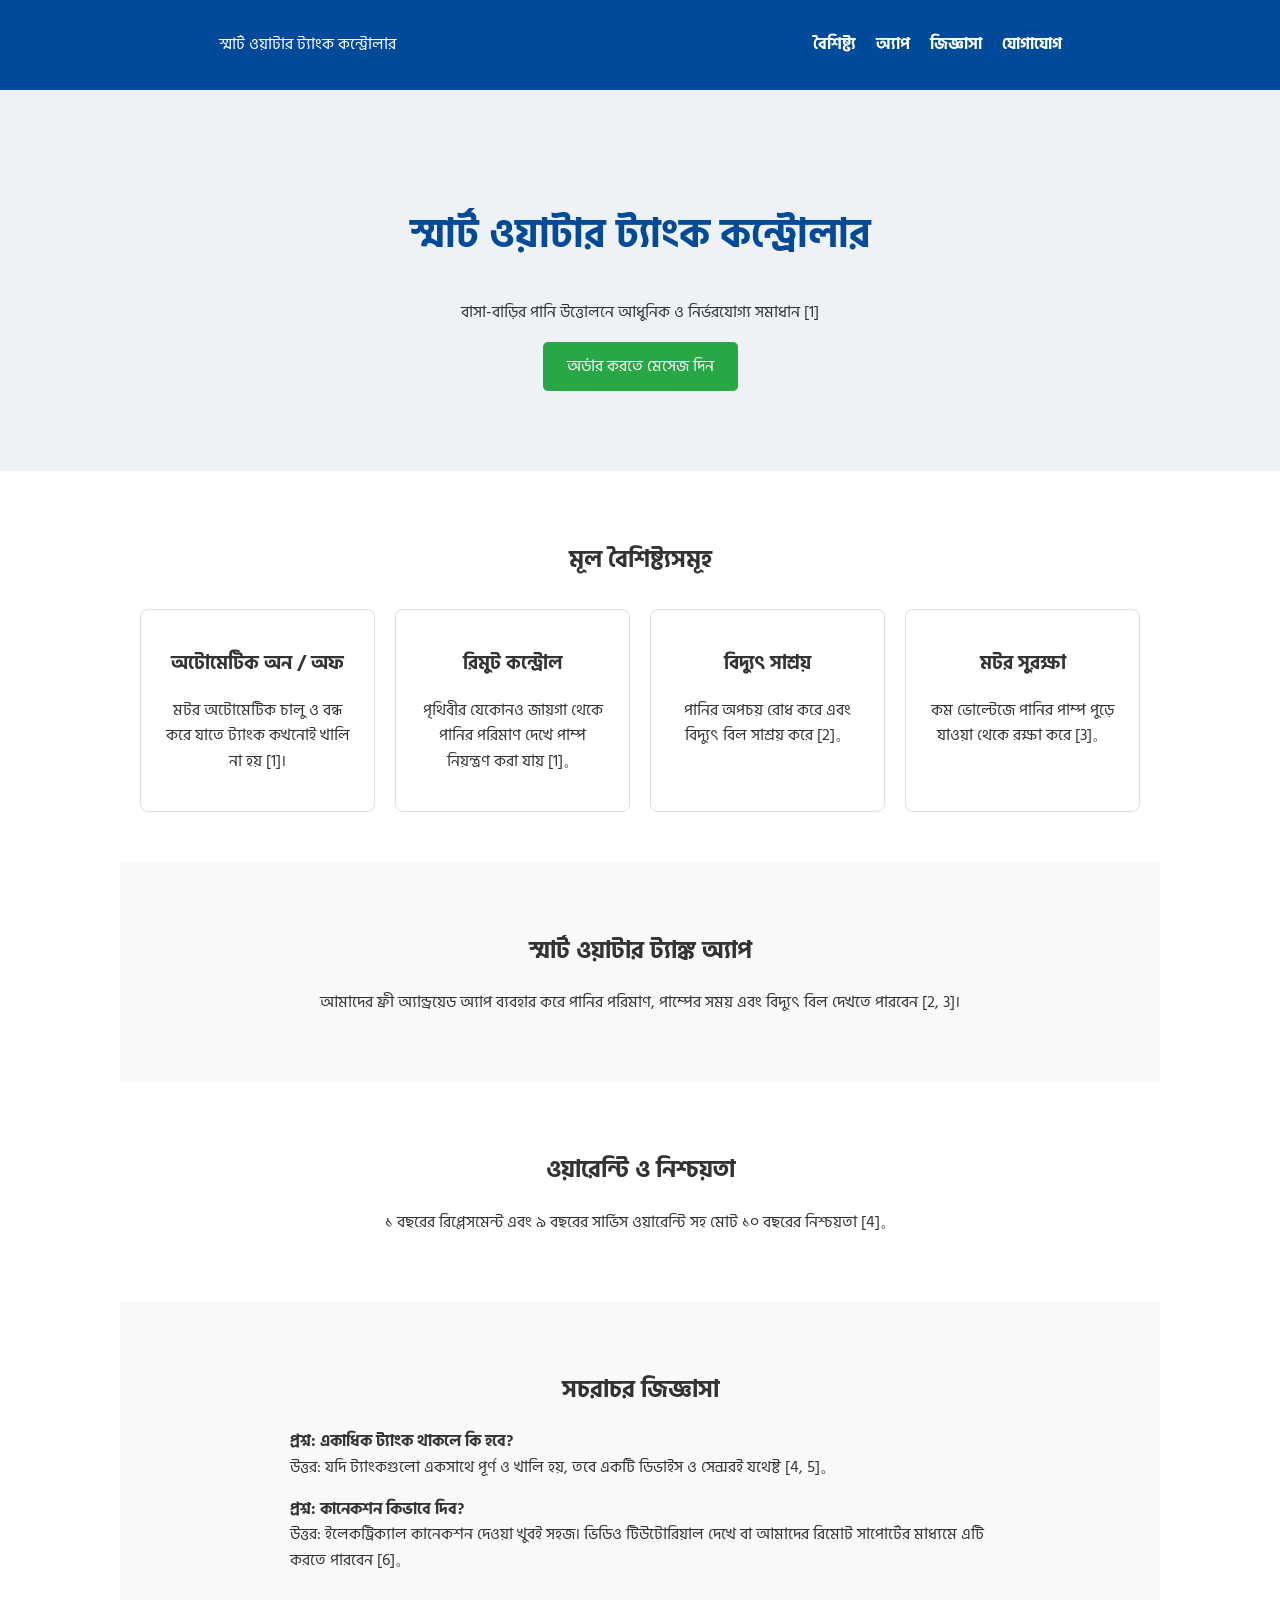
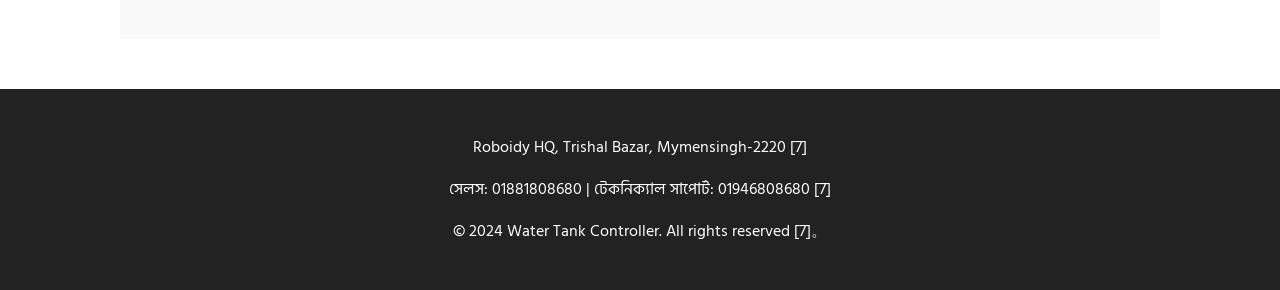
==== index.html @ 44c9f89a "Enhance index.html with styles and content updates Updated the HTML structure and content for better" ====
<!DOCTYPE html>
<html lang="bn">
<head>
    <meta charset="UTF-8">
    <meta name="viewport" content="width=device-width, initial-scale=1.0">
    <title>স্মার্ট ওয়াটার ট্যাংক কন্ট্রোলার</title>
    <!-- Google Fonts for Bengali -->
    <link href="https://fonts.googleapis.com/css2?family=Hind+Siliguri:wght@400;700&display=swap" rel="stylesheet">
    <style>
        body {
            font-family: 'Hind Siliguri', sans-serif;
            margin: 0;
            line-height: 1.6;
            color: #333;
        }
        header {
            background: #004a99;
            color: white;
            padding: 1rem 0;
            position: sticky;
            top: 0;
            z-index: 1000;
        }
        nav {
            display: flex;
            justify-content: space-around;
            align-items: center;
            max-width: 1200px;
            margin: auto;
        }
        nav ul {
            list-style: none;
            display: flex;
        }
        nav ul li { margin-left: 20px; }
        nav ul li a {
            color: white;
            text-decoration: none;
            font-weight: bold;
        }
        .hero {
            background: #eef2f7;
            text-align: center;
            padding: 80px 20px;
        }
        .hero h1 { font-size: 2.5rem; color: #004a99; }
        .section {
            max-width: 1000px;
            margin: auto;
            padding: 50px 20px;
            text-align: center;
        }
        .light-bg { background-color: #f9f9f9; }
        .grid {
            display: grid;
            grid-template-columns: repeat(auto-fit, minmax(200px, 1fr));
            gap: 20px;
            margin-top: 30px;
        }
        .card {
            padding: 20px;
            border: 1px solid #ddd;
            border-radius: 8px;
            background: white;
        }
        .btn {
            background: #28a745;
            color: white;
            padding: 12px 24px;
            border: none;
            border-radius: 5px;
            cursor: pointer;
            font-size: 1rem;
            text-decoration: none;
            display: inline-block;
        }
        footer {
            background: #222;
            color: white;
            text-align: center;
            padding: 30px 20px;
            margin-top: 50px;
        }
        .faq-box { text-align: left; max-width: 700px; margin: auto; }
    </style>
</head>
<body>
    <header>
        <nav>
            <div class="logo">স্মার্ট ওয়াটার ট্যাংক কন্ট্রোলার</div>
            <ul>
                <li><a href="#features">বৈশিষ্ট্য</a></li>
                <li><a href="#app">অ্যাপ</a></li>
                <li><a href="#faq">জিজ্ঞাসা</a></li>
                <li><a href="#contact">যোগাযোগ</a></li>
            </ul>
        </nav>
    </header>

    <section class="hero">
        <h1>স্মার্ট ওয়াটার ট্যাংক কন্ট্রোলার</h1>
        <p>বাসা-বাড়ির পানি উত্তোলনে আধুনিক ও নির্ভরযোগ্য সমাধান [1]</p>
        <a href="https://wa.me/8801881808680" class="btn">অর্ডার করতে মেসেজ দিন</a>
    </section>

    <section id="features" class="section">
        <h2>মূল বৈশিষ্ট্যসমূহ</h2>
        <div class="grid">
            <div class="card">
                <h3>অটোমেটিক অন / অফ</h3>
                <p>মটর অটোমেটিক চালু ও বন্ধ করে যাতে ট্যাংক কখনোই খালি না হয় [1]।</p>
            </div>
            <div class="card">
                <h3>রিমুট কন্ট্রোল</h3>
                <p>পৃথিবীর যেকোনও জায়গা থেকে পানির পরিমাণ দেখে পাম্প নিয়ন্ত্রণ করা যায় [1]。</p>
            </div>
            <div class="card">
                <h3>বিদ্যুৎ সাশ্রয়</h3>
                <p>পানির অপচয় রোধ করে এবং বিদ্যুৎ বিল সাশ্রয় করে [2]。</p>
            </div>
            <div class="card">
                <h3>মটর সুরক্ষা</h3>
                <p>কম ভোল্টেজে পানির পাম্প পুড়ে যাওয়া থেকে রক্ষা করে [3]。</p>
            </div>
        </div>
    </section>

    <section id="app" class="section light-bg">
        <h2>স্মার্ট ওয়াটার ট্যাঙ্ক অ্যাপ</h2>
        <p>আমাদের ফ্রী অ্যান্ড্রয়েড অ্যাপ ব্যবহার করে পানির পরিমাণ, পাম্পের সময় এবং বিদ্যুৎ বিল দেখতে পারবেন [2, 3]।</p>
    </section>

    <section id="warranty" class="section">
        <h2>ওয়ারেন্টি ও নিশ্চয়তা</h2>
        <p>১ বছরের রিপ্লেসমেন্ট এবং ৯ বছরের সার্ভিস ওয়ারেন্টি সহ মোট ১০ বছরের নিশ্চয়তা [4]。</p>
    </section>

    <section id="faq" class="section light-bg">
        <h2>সচরাচর জিজ্ঞাসা</h2>
        <div class="faq-box">
            <p><strong>প্রশ্ন: একাধিক ট্যাংক থাকলে কি হবে?</strong><br>
            উত্তর: যদি ট্যাংকগুলো একসাথে পূর্ণ ও খালি হয়, তবে একটি ডিভাইস ও সেন্সরই যথেষ্ট [4, 5]。</p>
            <p><strong>প্রশ্ন: কানেকশন কিভাবে দিব?</strong><br>
            উত্তর: ইলেকট্রিক্যাল কানেকশন দেওয়া খুবই সহজ। ভিডিও টিউটোরিয়াল দেখে বা আমাদের রিমোট সাপোর্টের মাধ্যমে এটি করতে পারবেন [6]。</p>
        </div>
    </section>

    <footer id="contact">
        <p>Roboidy HQ, Trishal Bazar, Mymensingh-2220 [7]</p>
        <p>সেলস: 01881808680 | টেকনিক্যাল সাপোর্ট: 01946808680 [7]</p>
        <p>&copy; 2024 Water Tank Controller. All rights reserved [7]。</p>
    </footer>
</body>
</html>
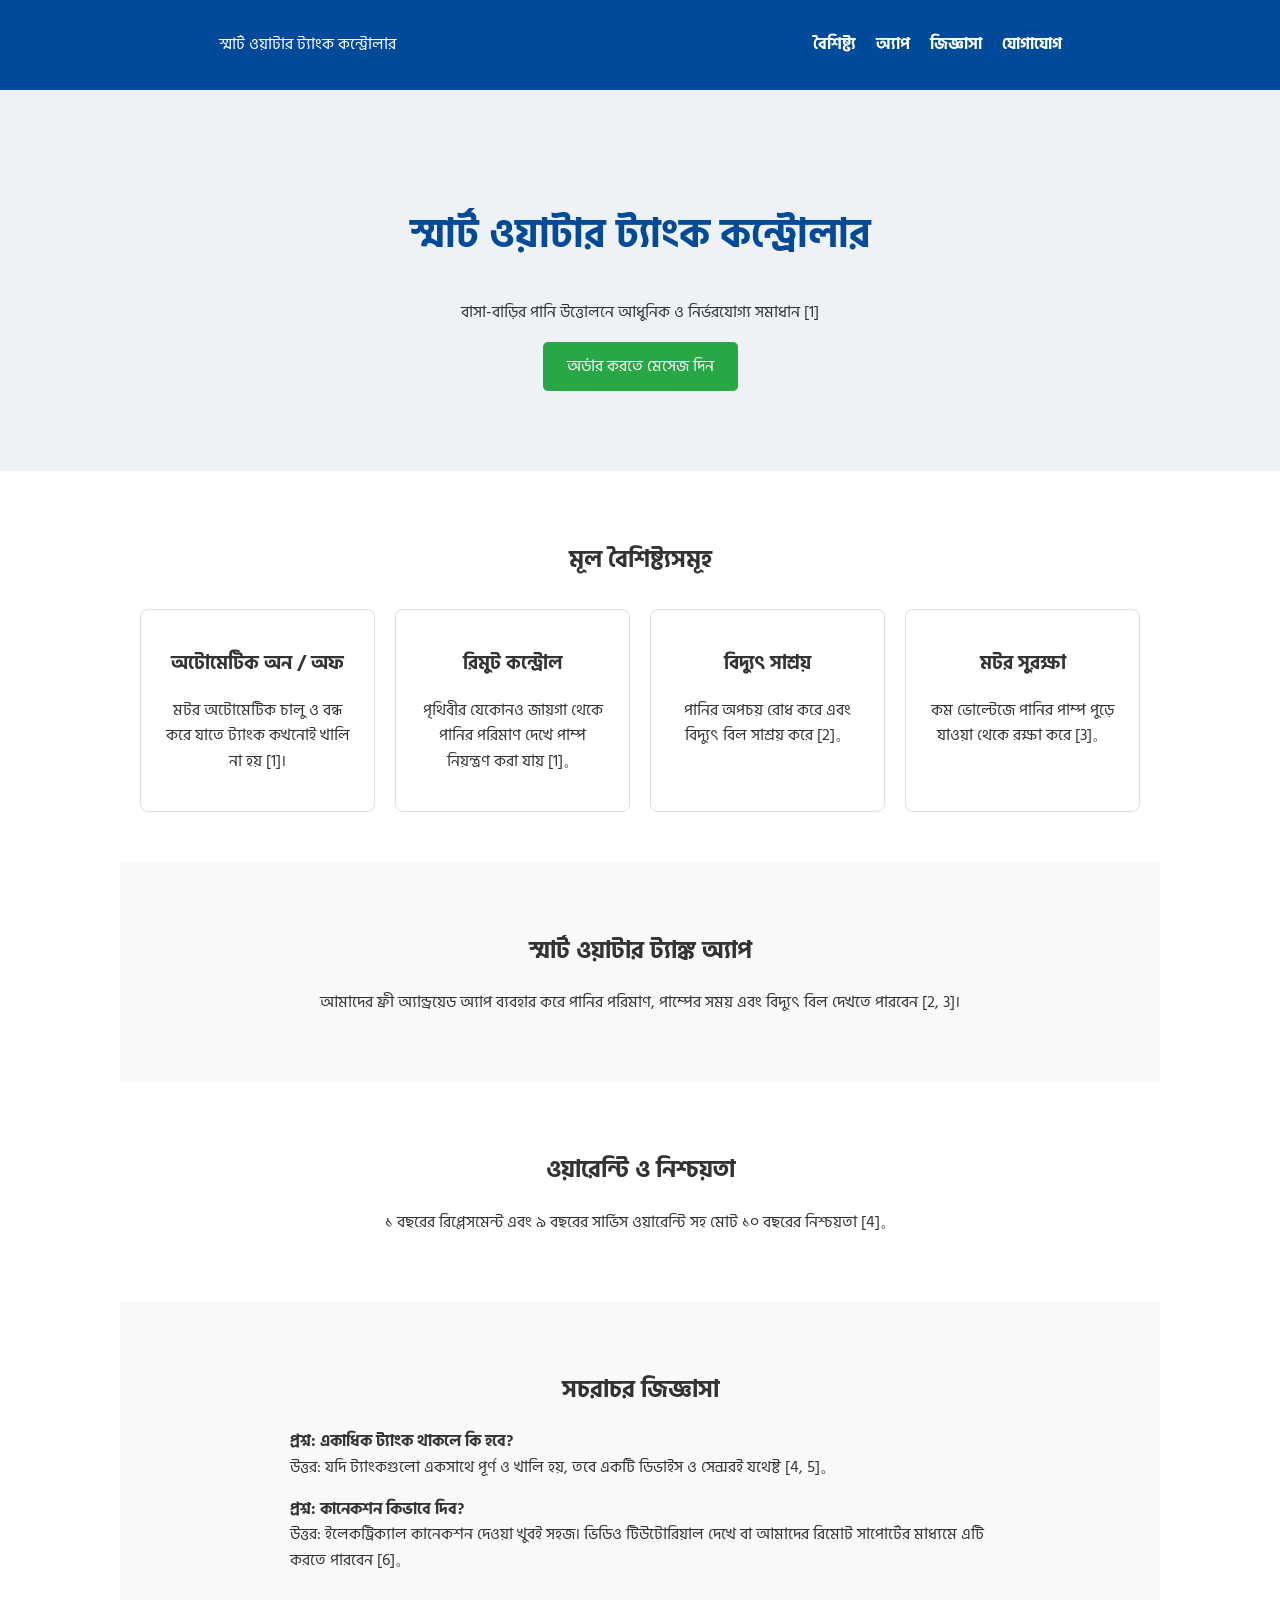
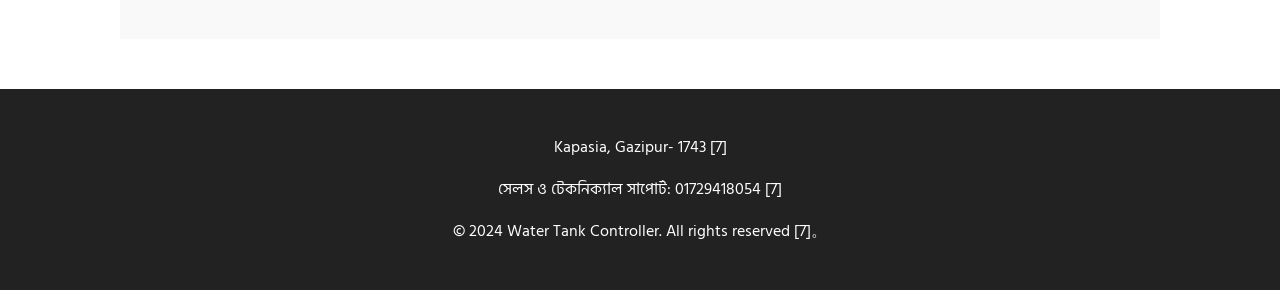
==== commit 7545b0da: "Update contact details and order link in index.html" ====
--- a/index.html
+++ b/index.html
@@ -100,7 +100,7 @@
     <section class="hero">
         <h1>স্মার্ট ওয়াটার ট্যাংক কন্ট্রোলার</h1>
         <p>বাসা-বাড়ির পানি উত্তোলনে আধুনিক ও নির্ভরযোগ্য সমাধান [1]</p>
-        <a href="https://wa.me/8801881808680" class="btn">অর্ডার করতে মেসেজ দিন</a>
+        <a href="https://wa.me/8801729418054" class="btn">অর্ডার করতে মেসেজ দিন</a>
     </section>
 
     <section id="features" class="section">
@@ -146,8 +146,8 @@
     </section>
 
     <footer id="contact">
-        <p>Roboidy HQ, Trishal Bazar, Mymensingh-2220 [7]</p>
-        <p>সেলস: 01881808680 | টেকনিক্যাল সাপোর্ট: 01946808680 [7]</p>
+        <p>Kapasia, Gazipur- 1743 [7]</p>
+        <p>সেলস ও টেকনিক্যাল সাপোর্ট: 01729418054 [7]</p>
         <p>&copy; 2024 Water Tank Controller. All rights reserved [7]。</p>
     </footer>
 </body>
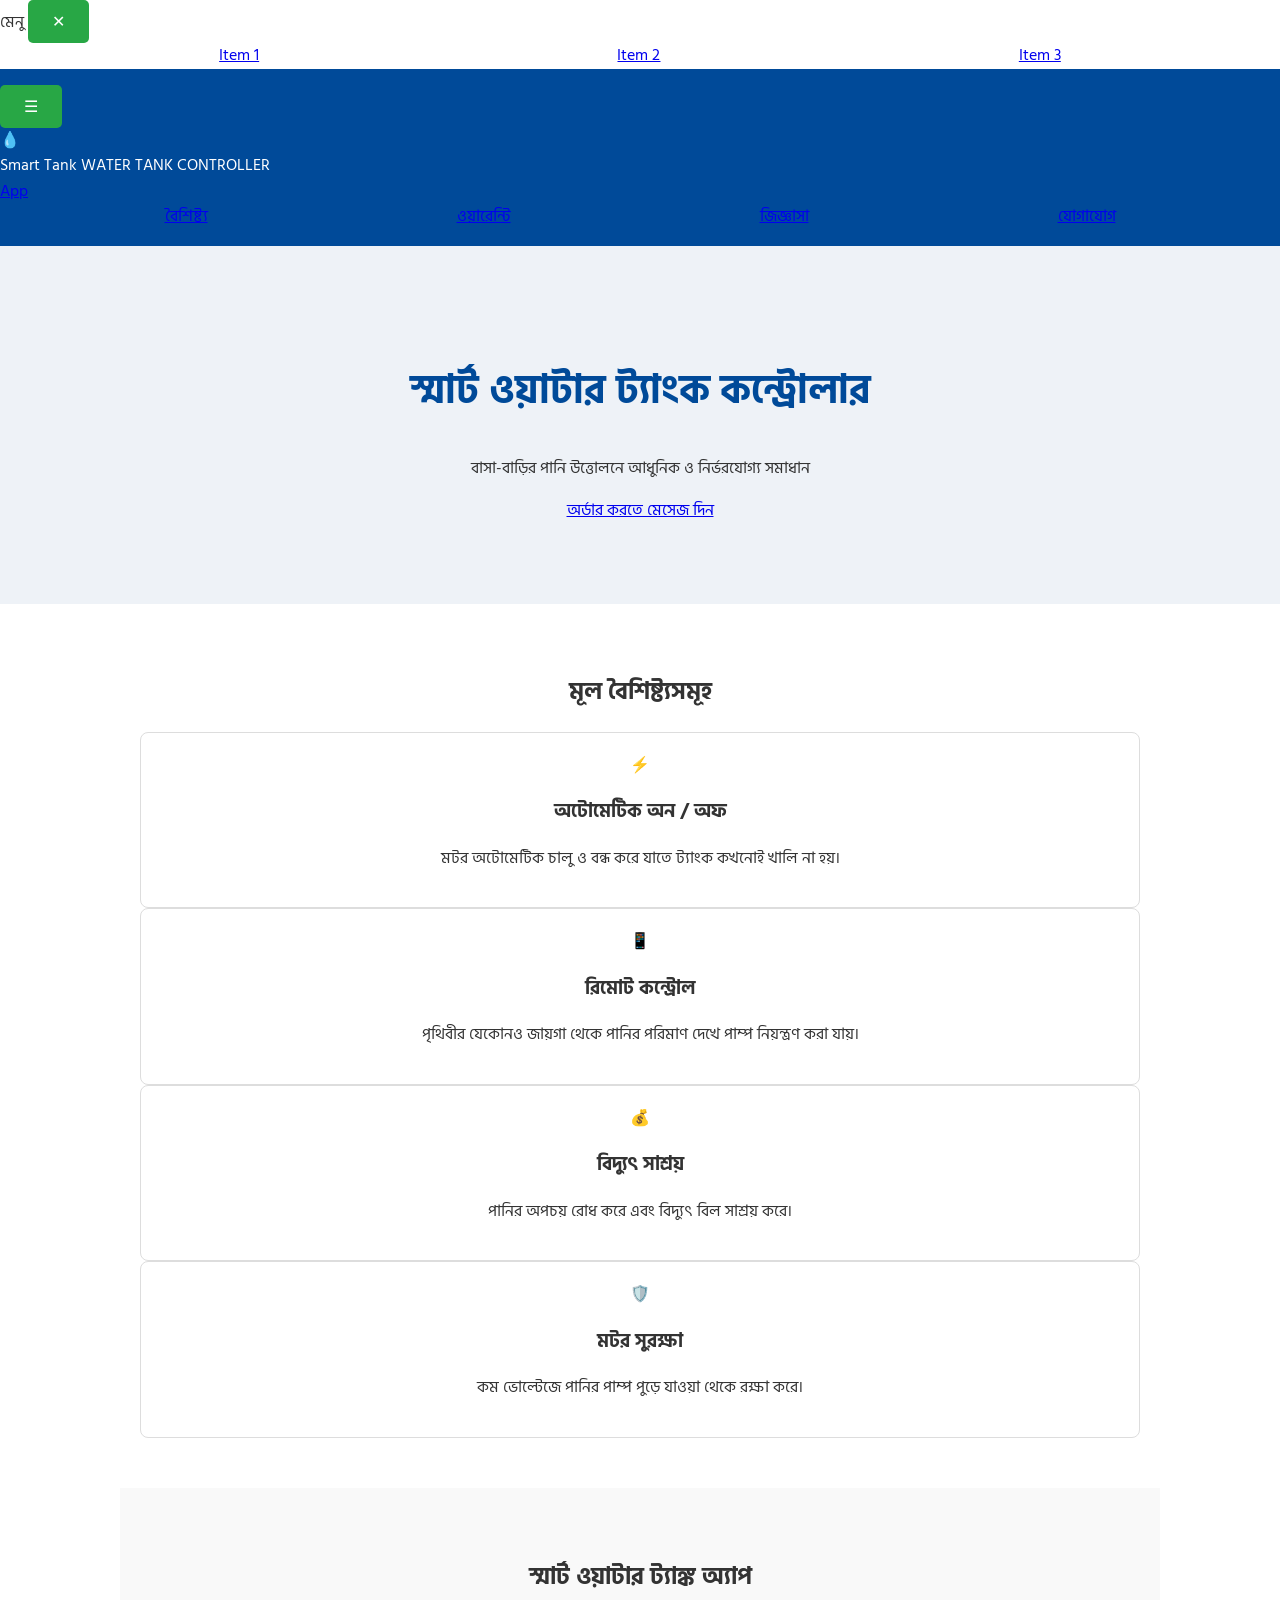
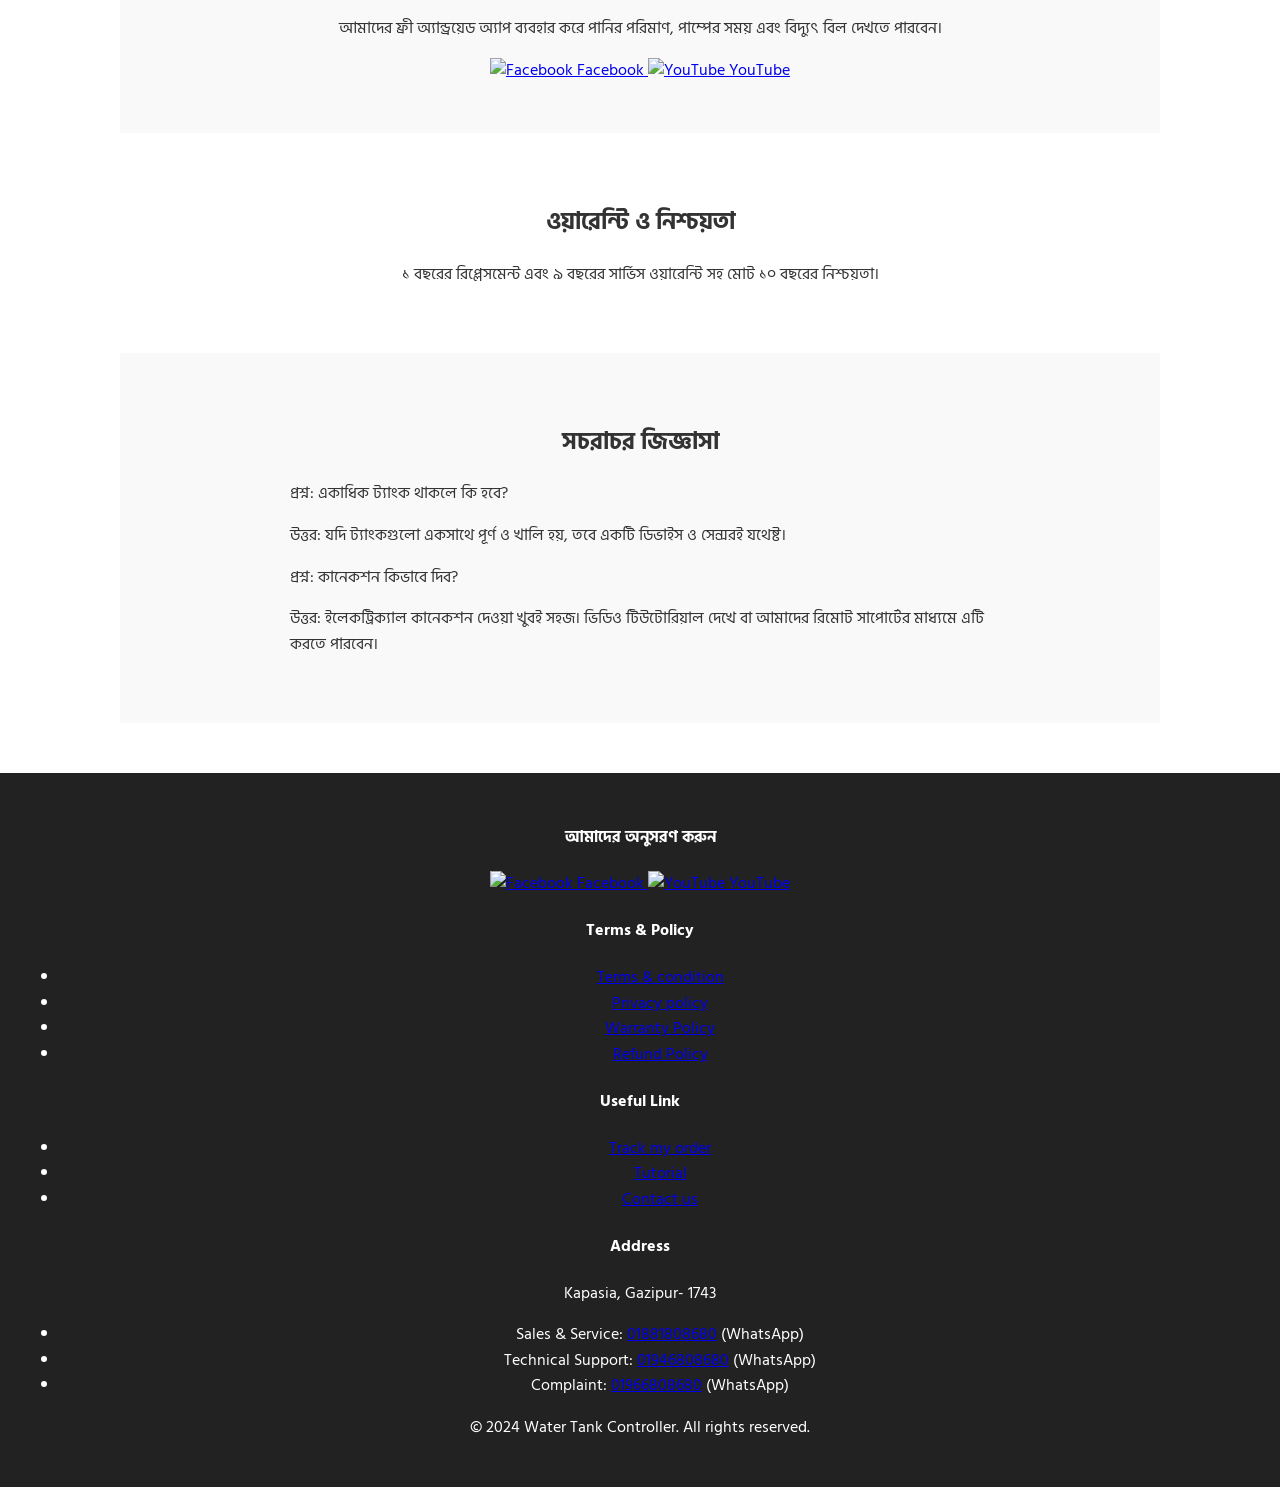
==== commit 98e21cdc: "Refactor index.html for improved structure and styles" ====
--- a/index.html
+++ b/index.html
@@ -3,152 +3,203 @@
 <head>
     <meta charset="UTF-8">
     <meta name="viewport" content="width=device-width, initial-scale=1.0">
-    <title>স্মার্ট ওয়াটার ট্যাংক কন্ট্রোলার</title>
-    <!-- Google Fonts for Bengali -->
-    <link href="https://fonts.googleapis.com/css2?family=Hind+Siliguri:wght@400;700&display=swap" rel="stylesheet">
-    <style>
-        body {
-            font-family: 'Hind Siliguri', sans-serif;
-            margin: 0;
-            line-height: 1.6;
-            color: #333;
-        }
-        header {
-            background: #004a99;
-            color: white;
-            padding: 1rem 0;
-            position: sticky;
-            top: 0;
-            z-index: 1000;
-        }
-        nav {
-            display: flex;
-            justify-content: space-around;
-            align-items: center;
-            max-width: 1200px;
-            margin: auto;
-        }
-        nav ul {
-            list-style: none;
-            display: flex;
-        }
-        nav ul li { margin-left: 20px; }
-        nav ul li a {
-            color: white;
-            text-decoration: none;
-            font-weight: bold;
-        }
-        .hero {
-            background: #eef2f7;
-            text-align: center;
-            padding: 80px 20px;
-        }
-        .hero h1 { font-size: 2.5rem; color: #004a99; }
-        .section {
-            max-width: 1000px;
-            margin: auto;
-            padding: 50px 20px;
-            text-align: center;
-        }
-        .light-bg { background-color: #f9f9f9; }
-        .grid {
-            display: grid;
-            grid-template-columns: repeat(auto-fit, minmax(200px, 1fr));
-            gap: 20px;
-            margin-top: 30px;
-        }
-        .card {
-            padding: 20px;
-            border: 1px solid #ddd;
-            border-radius: 8px;
-            background: white;
-        }
-        .btn {
-            background: #28a745;
-            color: white;
-            padding: 12px 24px;
-            border: none;
-            border-radius: 5px;
-            cursor: pointer;
-            font-size: 1rem;
-            text-decoration: none;
-            display: inline-block;
-        }
-        footer {
-            background: #222;
-            color: white;
-            text-align: center;
-            padding: 30px 20px;
-            margin-top: 50px;
-        }
-        .faq-box { text-align: left; max-width: 700px; margin: auto; }
-    </style>
+    <title>স্মার্ট ওয়াটার ট্যাংক কন্ট্রোলার</title>
+    <link href="https://fonts.googleapis.com/css2?family=Hind+Siliguri:wght@300;400;600;700&display=swap" rel="stylesheet">
+    <link rel="stylesheet" href="style.css">
 </head>
 <body>
+
+    <!-- Sidebar Navigation -->
+    <div class="sidebar-overlay" id="sidebarOverlay" onclick="closeSidebar()"></div>
+    <aside class="sidebar" id="sidebar">
+        <div class="sidebar-header">
+            <span>মেনু</span>
+            <button class="sidebar-close" onclick="closeSidebar()">✕</button>
+        </div>
+        <nav class="sidebar-nav">
+            <a href="#" class="sidebar-item active">Item 1</a>
+            <a href="#" class="sidebar-item">Item 2</a>
+            <a href="#" class="sidebar-item">Item 3</a>
+        </nav>
+    </aside>
+
+    <!-- Top Header -->
     <header>
-        <nav>
-            <div class="logo">স্মার্ট ওয়াটার ট্যাংক কন্ট্রোলার</div>
-            <ul>
-                <li><a href="#features">বৈশিষ্ট্য</a></li>
-                <li><a href="#app">অ্যাপ</a></li>
-                <li><a href="#faq">জিজ্ঞাসা</a></li>
-                <li><a href="#contact">যোগাযোগ</a></li>
-            </ul>
-        </nav>
+        <div class="header-inner">
+            <div class="header-left">
+                <button class="hamburger" onclick="openSidebar()">☰</button>
+                <div class="logo-wrap">
+                    <div class="logo-icon">💧</div>
+                    <div class="logo-text">
+                        <span class="logo-main">Smart Tank</span>
+                        <span class="logo-sub">WATER TANK CONTROLLER</span>
+                    </div>
+                </div>
+            </div>
+            <div class="header-right">
+                <a href="#app" class="app-btn">App</a>
+                <nav class="desktop-nav">
+                    <a href="#features">বৈশিষ্ট্য</a>
+                    <a href="#warranty">ওয়ারেন্টি</a>
+                    <a href="#faq">জিজ্ঞাসা</a>
+                    <a href="#contact">যোগাযোগ</a>
+                </nav>
+            </div>
+        </div>
     </header>
 
-    <section class="hero">
-        <h1>স্মার্ট ওয়াটার ট্যাংক কন্ট্রোলার</h1>
-        <p>বাসা-বাড়ির পানি উত্তোলনে আধুনিক ও নির্ভরযোগ্য সমাধান [1]</p>
-        <a href="https://wa.me/8801729418054" class="btn">অর্ডার করতে মেসেজ দিন</a>
-    </section>
-
-    <section id="features" class="section">
-        <h2>মূল বৈশিষ্ট্যসমূহ</h2>
-        <div class="grid">
-            <div class="card">
-                <h3>অটোমেটিক অন / অফ</h3>
-                <p>মটর অটোমেটিক চালু ও বন্ধ করে যাতে ট্যাংক কখনোই খালি না হয় [1]।</p>
-            </div>
-            <div class="card">
-                <h3>রিমুট কন্ট্রোল</h3>
-                <p>পৃথিবীর যেকোনও জায়গা থেকে পানির পরিমাণ দেখে পাম্প নিয়ন্ত্রণ করা যায় [1]。</p>
-            </div>
-            <div class="card">
-                <h3>বিদ্যুৎ সাশ্রয়</h3>
-                <p>পানির অপচয় রোধ করে এবং বিদ্যুৎ বিল সাশ্রয় করে [2]。</p>
-            </div>
-            <div class="card">
-                <h3>মটর সুরক্ষা</h3>
-                <p>কম ভোল্টেজে পানির পাম্প পুড়ে যাওয়া থেকে রক্ষা করে [3]。</p>
-            </div>
-        </div>
-    </section>
-
-    <section id="app" class="section light-bg">
-        <h2>স্মার্ট ওয়াটার ট্যাঙ্ক অ্যাপ</h2>
-        <p>আমাদের ফ্রী অ্যান্ড্রয়েড অ্যাপ ব্যবহার করে পানির পরিমাণ, পাম্পের সময় এবং বিদ্যুৎ বিল দেখতে পারবেন [2, 3]।</p>
-    </section>
-
-    <section id="warranty" class="section">
-        <h2>ওয়ারেন্টি ও নিশ্চয়তা</h2>
-        <p>১ বছরের রিপ্লেসমেন্ট এবং ৯ বছরের সার্ভিস ওয়ারেন্টি সহ মোট ১০ বছরের নিশ্চয়তা [4]。</p>
-    </section>
-
-    <section id="faq" class="section light-bg">
-        <h2>সচরাচর জিজ্ঞাসা</h2>
-        <div class="faq-box">
-            <p><strong>প্রশ্ন: একাধিক ট্যাংক থাকলে কি হবে?</strong><br>
-            উত্তর: যদি ট্যাংকগুলো একসাথে পূর্ণ ও খালি হয়, তবে একটি ডিভাইস ও সেন্সরই যথেষ্ট [4, 5]。</p>
-            <p><strong>প্রশ্ন: কানেকশন কিভাবে দিব?</strong><br>
-            উত্তর: ইলেকট্রিক্যাল কানেকশন দেওয়া খুবই সহজ। ভিডিও টিউটোরিয়াল দেখে বা আমাদের রিমোট সাপোর্টের মাধ্যমে এটি করতে পারবেন [6]。</p>
-        </div>
-    </section>
-
+    <!-- Main Content -->
+    <main>
+
+        <!-- Hero Section -->
+        <section class="hero">
+            <div class="hero-content">
+                <h1>স্মার্ট ওয়াটার ট্যাংক কন্ট্রোলার</h1>
+                <p>বাসা-বাড়ির পানি উত্তোলনে আধুনিক ও নির্ভরযোগ্য সমাধান</p>
+                <a href="https://wa.me/8801729418054" class="btn-primary">অর্ডার করতে মেসেজ দিন</a>
+            </div>
+        </section>
+
+        <!-- Features -->
+        <section id="features" class="section">
+            <div class="section-inner">
+                <h2>মূল বৈশিষ্ট্যসমূহ</h2>
+                <div class="grid-4">
+                    <div class="card">
+                        <div class="card-icon">⚡</div>
+                        <h3>অটোমেটিক অন / অফ</h3>
+                        <p>মটর অটোমেটিক চালু ও বন্ধ করে যাতে ট্যাংক কখনোই খালি না হয়।</p>
+                    </div>
+                    <div class="card">
+                        <div class="card-icon">📱</div>
+                        <h3>রিমোট কন্ট্রোল</h3>
+                        <p>পৃথিবীর যেকোনও জায়গা থেকে পানির পরিমাণ দেখে পাম্প নিয়ন্ত্রণ করা যায়।</p>
+                    </div>
+                    <div class="card">
+                        <div class="card-icon">💰</div>
+                        <h3>বিদ্যুৎ সাশ্রয়</h3>
+                        <p>পানির অপচয় রোধ করে এবং বিদ্যুৎ বিল সাশ্রয় করে।</p>
+                    </div>
+                    <div class="card">
+                        <div class="card-icon">🛡️</div>
+                        <h3>মটর সুরক্ষা</h3>
+                        <p>কম ভোল্টেজে পানির পাম্প পুড়ে যাওয়া থেকে রক্ষা করে।</p>
+                    </div>
+                </div>
+            </div>
+        </section>
+
+        <!-- App Section -->
+        <section id="app" class="section light-bg">
+            <div class="section-inner">
+                <h2>স্মার্ট ওয়াটার ট্যাঙ্ক অ্যাপ</h2>
+                <p>আমাদের ফ্রী অ্যান্ড্রয়েড অ্যাপ ব্যবহার করে পানির পরিমাণ, পাম্পের সময় এবং বিদ্যুৎ বিল দেখতে পারবেন।</p>
+                <div class="social-links">
+                    <a href="#" class="social-link facebook">
+                        <img src="https://upload.wikimedia.org/wikipedia/commons/thumb/b/b9/2023_Facebook_icon.svg/100px-2023_Facebook_icon.svg.png" alt="Facebook" />
+                        <span>Facebook</span>
+                    </a>
+                    <a href="#" class="social-link youtube">
+                        <img src="https://upload.wikimedia.org/wikipedia/commons/thumb/0/09/YouTube_full-color_icon_%282017%29.svg/100px-YouTube_full-color_icon_%282017%29.svg.png" alt="YouTube" />
+                        <span>YouTube</span>
+                    </a>
+                </div>
+            </div>
+        </section>
+
+        <!-- Warranty -->
+        <section id="warranty" class="section">
+            <div class="section-inner">
+                <h2>ওয়ারেন্টি ও নিশ্চয়তা</h2>
+                <p>১ বছরের রিপ্লেসমেন্ট এবং ৯ বছরের সার্ভিস ওয়ারেন্টি সহ মোট ১০ বছরের নিশ্চয়তা।</p>
+            </div>
+        </section>
+
+        <!-- FAQ -->
+        <section id="faq" class="section light-bg">
+            <div class="section-inner">
+                <h2>সচরাচর জিজ্ঞাসা</h2>
+                <div class="faq-box">
+                    <div class="faq-item">
+                        <p class="faq-q">প্রশ্ন: একাধিক ট্যাংক থাকলে কি হবে?</p>
+                        <p class="faq-a">উত্তর: যদি ট্যাংকগুলো একসাথে পূর্ণ ও খালি হয়, তবে একটি ডিভাইস ও সেন্সরই যথেষ্ট।</p>
+                    </div>
+                    <div class="faq-item">
+                        <p class="faq-q">প্রশ্ন: কানেকশন কিভাবে দিব?</p>
+                        <p class="faq-a">উত্তর: ইলেকট্রিক্যাল কানেকশন দেওয়া খুবই সহজ। ভিডিও টিউটোরিয়াল দেখে বা আমাদের রিমোট সাপোর্টের মাধ্যমে এটি করতে পারবেন।</p>
+                    </div>
+                </div>
+            </div>
+        </section>
+
+    </main>
+
+    <!-- Footer -->
     <footer id="contact">
-        <p>Kapasia, Gazipur- 1743 [7]</p>
-        <p>সেলস ও টেকনিক্যাল সাপোর্ট: 01729418054 [7]</p>
-        <p>&copy; 2024 Water Tank Controller. All rights reserved [7]。</p>
+        <div class="footer-inner">
+
+            <!-- Social -->
+            <div class="footer-col">
+                <h4>আমাদের অনুসরণ করুন</h4>
+                <div class="footer-social">
+                    <a href="#" class="footer-social-link">
+                        <img src="https://upload.wikimedia.org/wikipedia/commons/thumb/b/b9/2023_Facebook_icon.svg/100px-2023_Facebook_icon.svg.png" alt="Facebook" />
+                        Facebook
+                    </a>
+                    <a href="#" class="footer-social-link">
+                        <img src="https://upload.wikimedia.org/wikipedia/commons/thumb/0/09/YouTube_full-color_icon_%282017%29.svg/100px-YouTube_full-color_icon_%282017%29.svg.png" alt="YouTube" />
+                        YouTube
+                    </a>
+                </div>
+            </div>
+
+            <!-- Terms & Policy -->
+            <div class="footer-col">
+                <h4>Terms &amp; Policy</h4>
+                <ul class="footer-links">
+                    <li><a href="#">Terms &amp; condition</a></li>
+                    <li><a href="#">Privacy policy</a></li>
+                    <li><a href="#">Warranty Policy</a></li>
+                    <li><a href="#">Refund Policy</a></li>
+                </ul>
+            </div>
+
+            <!-- Useful Links -->
+            <div class="footer-col">
+                <h4>Useful Link</h4>
+                <ul class="footer-links">
+                    <li><a href="#">Track my order</a></li>
+                    <li><a href="#">Tutorial</a></li>
+                    <li><a href="#">Contact us</a></li>
+                </ul>
+            </div>
+
+            <!-- Address -->
+            <div class="footer-col">
+                <h4>Address</h4>
+                <p class="footer-addr">Kapasia, Gazipur- 1743</p>
+                <ul class="footer-contacts">
+                    <li>Sales &amp; Service: <a href="https://wa.me/8801881808680">01881808680</a> (WhatsApp)</li>
+                    <li>Technical Support: <a href="https://wa.me/8801946808680">01946808680</a> (WhatsApp)</li>
+                    <li>Complaint: <a href="https://wa.me/8801966808680">01966808680</a> (WhatsApp)</li>
+                </ul>
+            </div>
+
+        </div>
+        <div class="footer-bottom">
+            <p>&copy; 2024 Water Tank Controller. All rights reserved.</p>
+        </div>
     </footer>
+
+    <script>
+        function openSidebar() {
+            document.getElementById('sidebar').classList.add('open');
+            document.getElementById('sidebarOverlay').classList.add('show');
+        }
+        function closeSidebar() {
+            document.getElementById('sidebar').classList.remove('open');
+            document.getElementById('sidebarOverlay').classList.remove('show');
+        }
+    </script>
 </body>
 </html>
--- a/style.css
+++ b/style.css
@@ -0,0 +1,87 @@
+body {
+    font-family: 'Hind Siliguri', sans-serif;
+    margin: 0;
+    line-height: 1.6;
+    color: #333;
+}
+
+header {
+    background: #004a99;
+    color: white;
+    padding: 1rem 0;
+    position: sticky;
+    top: 0;
+    z-index: 1000;
+}
+
+nav {
+    display: flex;
+    justify-content: space-around;
+    align-items: center;
+    max-width: 1200px;
+    margin: auto;
+}
+
+nav ul {
+    list-style: none;
+    display: flex;
+}
+
+nav ul li { margin-left: 20px; }
+
+nav ul li a {
+    color: white;
+    text-decoration: none;
+    font-weight: bold;
+}
+
+.hero {
+    background: #eef2f7;
+    text-align: center;
+    padding: 80px 20px;
+}
+
+.hero h1 { font-size: 2.5rem; color: #004a99; }
+
+.section {
+    max-width: 1000px;
+    margin: auto;
+    padding: 50px 20px;
+    text-align: center;
+}
+
+.light-bg { background-color: #f9f9f9; }
+
+.grid {
+    display: grid;
+    grid-template-columns: repeat(auto-fit, minmax(200px, 1fr));
+    gap: 20px;
+    margin-top: 30px;
+}
+
+.card {
+    padding: 20px;
+    border: 1px solid #ddd;
+    border-radius: 8px;
+    background: white;
+}
+
+button {
+    background: #28a745;
+    color: white;
+    padding: 12px 24px;
+    border: none;
+    border-radius: 5px;
+    cursor: pointer;
+    font-size: 1rem;
+}
+
+footer {
+    background: #222;
+    color: white;
+    text-align: center;
+    padding: 30px 20px;
+    margin-top: 50px;
+}
+
+.faq-box { text-align: left; max-width: 700px; margin: auto; }
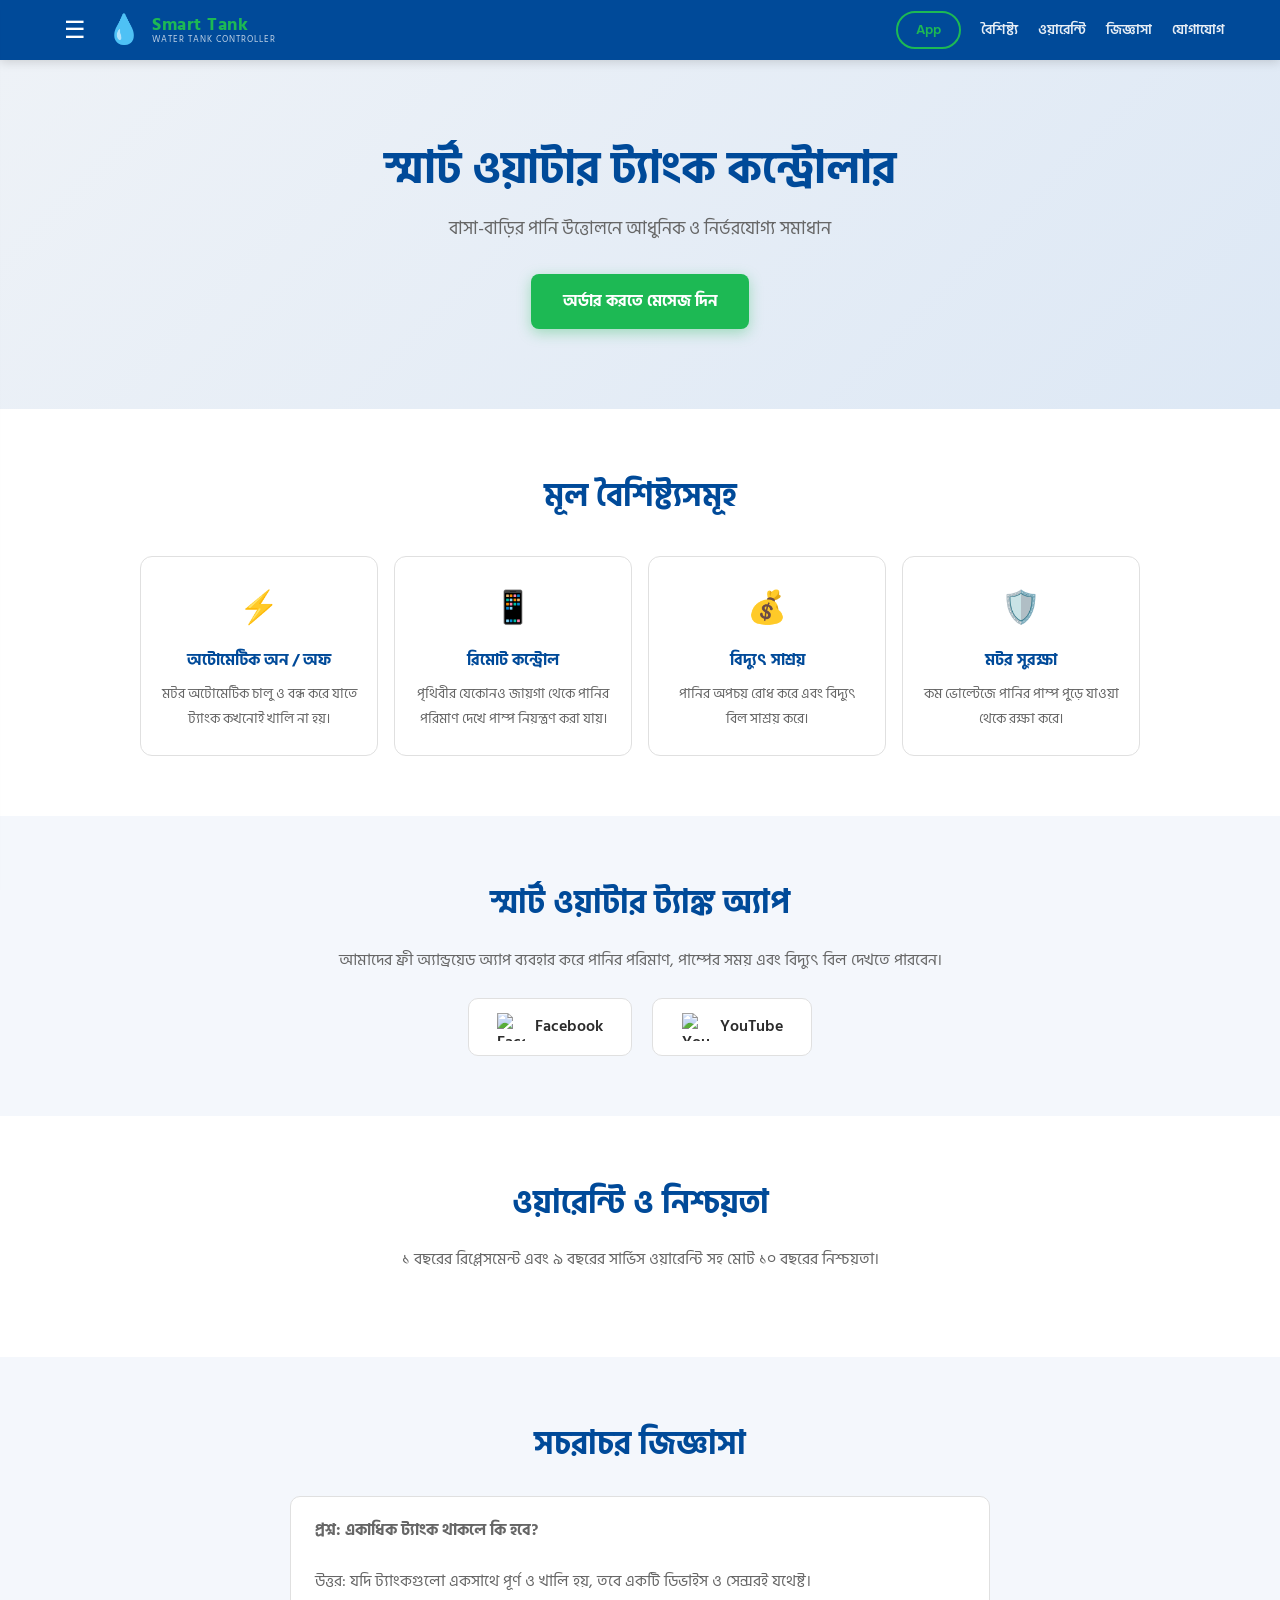
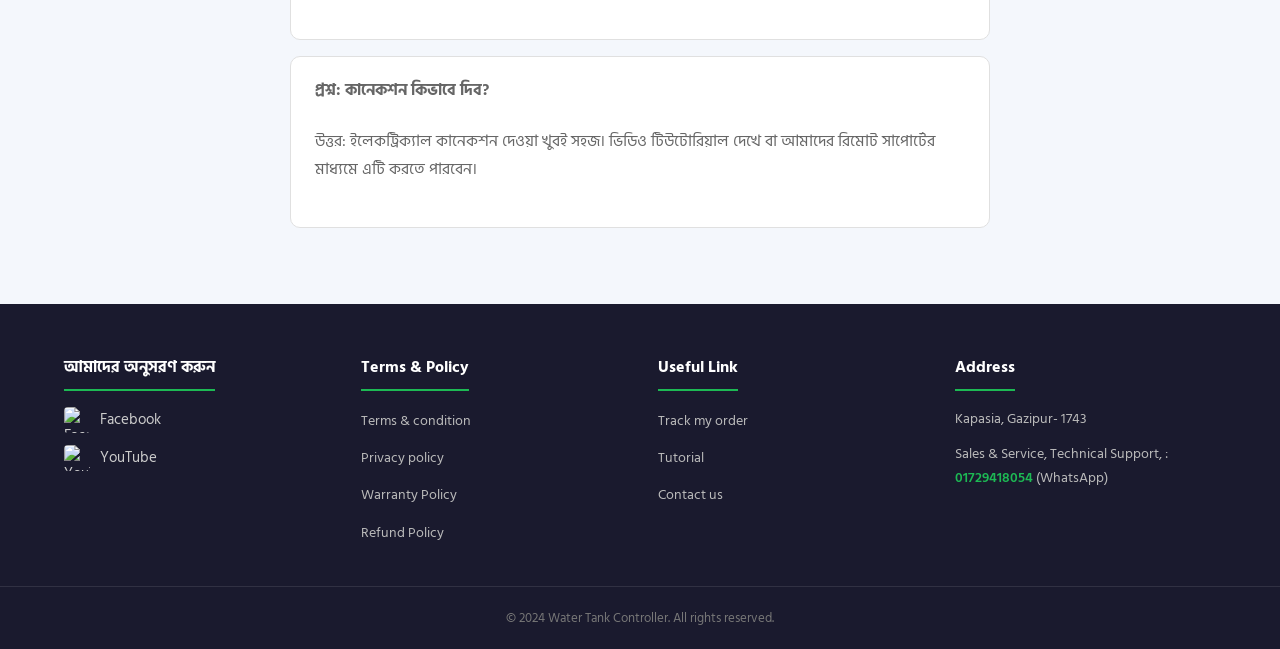
==== commit a88bb9ce: "Update index.html" ====
--- a/index.html
+++ b/index.html
@@ -179,9 +179,12 @@
                 <h4>Address</h4>
                 <p class="footer-addr">Kapasia, Gazipur- 1743</p>
                 <ul class="footer-contacts">
+                    <li>Sales &amp; Service, Technical Support, : <a href="https://wa.me/8801729418054">01729418054</a> (WhatsApp)</li>
+                    <!--
                     <li>Sales &amp; Service: <a href="https://wa.me/8801881808680">01881808680</a> (WhatsApp)</li>
                     <li>Technical Support: <a href="https://wa.me/8801946808680">01946808680</a> (WhatsApp)</li>
                     <li>Complaint: <a href="https://wa.me/8801966808680">01966808680</a> (WhatsApp)</li>
+                    -->
                 </ul>
             </div>
 
--- a/style.css
+++ b/style.css
@@ -1,87 +1,458 @@
+/* ===========================
+   BASE & RESET
+=========================== */
+*, *::before, *::after { box-sizing: border-box; margin: 0; padding: 0; }
+
+:root {
+    --blue: #004a99;
+    --blue-dark: #003472;
+    --green: #1db954;
+    --green-dark: #17a347;
+    --bg-light: #f4f7fc;
+    --bg-white: #ffffff;
+    --text: #2c2c2c;
+    --text-muted: #666;
+    --border: #e0e0e0;
+    --sidebar-width: 240px;
+    --header-height: 60px;
+}
+
+html { scroll-behavior: smooth; }
+
 body {
     font-family: 'Hind Siliguri', sans-serif;
-    margin: 0;
-    line-height: 1.6;
-    color: #333;
-}
-
+    color: var(--text);
+    background: var(--bg-white);
+    line-height: 1.7;
+}
+
+/* ===========================
+   SIDEBAR
+=========================== */
+.sidebar {
+    position: fixed;
+    top: 0;
+    left: -260px;
+    width: var(--sidebar-width);
+    height: 100vh;
+    background: var(--blue-dark);
+    color: white;
+    z-index: 2000;
+    transition: left 0.3s ease;
+    box-shadow: 4px 0 16px rgba(0,0,0,0.2);
+    display: flex;
+    flex-direction: column;
+}
+
+.sidebar.open { left: 0; }
+
+.sidebar-header {
+    display: flex;
+    justify-content: space-between;
+    align-items: center;
+    padding: 18px 20px;
+    background: rgba(0,0,0,0.2);
+    font-size: 1.1rem;
+    font-weight: 700;
+    letter-spacing: 1px;
+    text-transform: uppercase;
+}
+
+.sidebar-close {
+    background: none;
+    border: none;
+    color: white;
+    font-size: 1.2rem;
+    cursor: pointer;
+    padding: 4px 8px;
+    border-radius: 4px;
+    transition: background 0.2s;
+}
+.sidebar-close:hover { background: rgba(255,255,255,0.15); }
+
+.sidebar-nav {
+    display: flex;
+    flex-direction: column;
+    padding: 20px 0;
+}
+
+.sidebar-item {
+    color: rgba(255,255,255,0.85);
+    text-decoration: none;
+    padding: 14px 24px;
+    font-size: 1rem;
+    font-weight: 600;
+    transition: all 0.2s;
+    border-left: 3px solid transparent;
+}
+.sidebar-item:hover,
+.sidebar-item.active {
+    color: white;
+    background: rgba(255,255,255,0.1);
+    border-left-color: var(--green);
+}
+
+.sidebar-overlay {
+    display: none;
+    position: fixed;
+    inset: 0;
+    background: rgba(0,0,0,0.45);
+    z-index: 1999;
+}
+.sidebar-overlay.show { display: block; }
+
+/* ===========================
+   HEADER
+=========================== */
 header {
-    background: #004a99;
-    color: white;
-    padding: 1rem 0;
+    background: var(--blue);
+    color: white;
     position: sticky;
     top: 0;
     z-index: 1000;
-}
-
-nav {
-    display: flex;
-    justify-content: space-around;
-    align-items: center;
+    height: var(--header-height);
+    box-shadow: 0 2px 10px rgba(0,0,0,0.15);
+}
+
+.header-inner {
     max-width: 1200px;
     margin: auto;
-}
-
-nav ul {
-    list-style: none;
-    display: flex;
-}
-
-nav ul li { margin-left: 20px; }
-
-nav ul li a {
-    color: white;
-    text-decoration: none;
-    font-weight: bold;
-}
-
+    height: 100%;
+    display: flex;
+    align-items: center;
+    justify-content: space-between;
+    padding: 0 16px;
+}
+
+.header-left {
+    display: flex;
+    align-items: center;
+    gap: 12px;
+}
+
+.hamburger {
+    background: none;
+    border: none;
+    color: white;
+    font-size: 1.5rem;
+    cursor: pointer;
+    padding: 4px 8px;
+    border-radius: 4px;
+    transition: background 0.2s;
+    line-height: 1;
+}
+.hamburger:hover { background: rgba(255,255,255,0.15); }
+
+.logo-wrap {
+    display: flex;
+    align-items: center;
+    gap: 10px;
+    text-decoration: none;
+}
+
+.logo-icon { font-size: 1.8rem; }
+
+.logo-text {
+    display: flex;
+    flex-direction: column;
+    line-height: 1.1;
+}
+.logo-main {
+    font-size: 1.1rem;
+    font-weight: 700;
+    color: var(--green);
+    letter-spacing: 0.5px;
+}
+.logo-sub {
+    font-size: 0.55rem;
+    color: rgba(255,255,255,0.75);
+    letter-spacing: 1px;
+    text-transform: uppercase;
+}
+
+.header-right {
+    display: flex;
+    align-items: center;
+    gap: 20px;
+}
+
+.app-btn {
+    border: 2px solid var(--green);
+    color: var(--green);
+    text-decoration: none;
+    padding: 5px 18px;
+    border-radius: 20px;
+    font-size: 0.9rem;
+    font-weight: 600;
+    transition: all 0.2s;
+}
+.app-btn:hover {
+    background: var(--green);
+    color: white;
+}
+
+.desktop-nav {
+    display: none;
+    gap: 20px;
+}
+.desktop-nav a {
+    color: rgba(255,255,255,0.9);
+    text-decoration: none;
+    font-size: 0.9rem;
+    font-weight: 600;
+    transition: color 0.2s;
+}
+.desktop-nav a:hover { color: var(--green); }
+
+@media (min-width: 768px) {
+    .desktop-nav { display: flex; }
+}
+
+/* ===========================
+   HERO
+=========================== */
 .hero {
-    background: #eef2f7;
+    background: linear-gradient(135deg, #eef2f7 0%, #dde8f5 100%);
+    padding: 80px 20px;
     text-align: center;
-    padding: 80px 20px;
-}
-
-.hero h1 { font-size: 2.5rem; color: #004a99; }
-
-.section {
+}
+
+.hero-content { max-width: 700px; margin: auto; }
+
+.hero h1 {
+    font-size: clamp(1.6rem, 4vw, 2.8rem);
+    color: var(--blue);
+    font-weight: 700;
+    margin-bottom: 16px;
+    line-height: 1.3;
+}
+
+.hero p {
+    font-size: 1.1rem;
+    color: var(--text-muted);
+    margin-bottom: 30px;
+}
+
+.btn-primary {
+    display: inline-block;
+    background: var(--green);
+    color: white;
+    padding: 14px 32px;
+    border-radius: 8px;
+    text-decoration: none;
+    font-size: 1rem;
+    font-weight: 700;
+    transition: background 0.2s, transform 0.15s;
+    box-shadow: 0 4px 14px rgba(29,185,84,0.35);
+}
+.btn-primary:hover {
+    background: var(--green-dark);
+    transform: translateY(-2px);
+}
+
+/* ===========================
+   SECTIONS
+=========================== */
+.section { padding: 60px 20px; }
+.section-inner {
     max-width: 1000px;
     margin: auto;
-    padding: 50px 20px;
     text-align: center;
 }
-
-.light-bg { background-color: #f9f9f9; }
-
-.grid {
+.section h2 {
+    font-size: clamp(1.3rem, 3vw, 2rem);
+    color: var(--blue);
+    margin-bottom: 16px;
+    font-weight: 700;
+}
+.section p { color: var(--text-muted); max-width: 650px; margin: 0 auto 24px; }
+
+.light-bg { background: var(--bg-light); }
+
+/* ===========================
+   CARDS GRID
+=========================== */
+.grid-4 {
     display: grid;
-    grid-template-columns: repeat(auto-fit, minmax(200px, 1fr));
+    grid-template-columns: 1fr;
+    gap: 16px;
+    margin-top: 32px;
+}
+
+@media (min-width: 600px) {
+    .grid-4 { grid-template-columns: repeat(2, 1fr); }
+}
+@media (min-width: 900px) {
+    .grid-4 { grid-template-columns: repeat(4, 1fr); }
+}
+
+.card {
+    background: var(--bg-white);
+    border: 1px solid var(--border);
+    border-radius: 12px;
+    padding: 24px 20px;
+    text-align: center;
+    transition: box-shadow 0.2s, transform 0.2s;
+}
+.card:hover {
+    box-shadow: 0 8px 24px rgba(0,74,153,0.12);
+    transform: translateY(-3px);
+}
+.card-icon { font-size: 2rem; margin-bottom: 12px; }
+.card h3 {
+    font-size: 1rem;
+    font-weight: 700;
+    color: var(--blue);
+    margin-bottom: 8px;
+}
+.card p { font-size: 0.9rem; color: var(--text-muted); margin: 0; }
+
+/* ===========================
+   SOCIAL LINKS (App Section)
+=========================== */
+.social-links {
+    display: flex;
+    justify-content: center;
     gap: 20px;
-    margin-top: 30px;
-}
-
-.card {
+    margin-top: 24px;
+    flex-wrap: wrap;
+}
+
+.social-link {
+    display: flex;
+    align-items: center;
+    gap: 10px;
+    padding: 14px 28px;
+    border-radius: 10px;
+    text-decoration: none;
+    font-weight: 600;
+    font-size: 1rem;
+    transition: transform 0.2s, box-shadow 0.2s;
+    background: white;
+    border: 1px solid var(--border);
+    color: var(--text);
+    min-width: 160px;
+    justify-content: center;
+}
+.social-link img { width: 28px; height: 28px; object-fit: contain; }
+.social-link:hover {
+    transform: translateY(-2px);
+    box-shadow: 0 6px 16px rgba(0,0,0,0.1);
+}
+
+/* ===========================
+   FAQ
+=========================== */
+.faq-box {
+    text-align: left;
+    max-width: 700px;
+    margin: 24px auto 0;
+}
+.faq-item {
+    background: white;
+    border: 1px solid var(--border);
+    border-radius: 10px;
     padding: 20px;
-    border: 1px solid #ddd;
-    border-radius: 8px;
-    background: white;
-}
-
-button {
-    background: #28a745;
-    color: white;
-    padding: 12px 24px;
-    border: none;
-    border-radius: 5px;
-    cursor: pointer;
+    margin-bottom: 16px;
+}
+.faq-q {
+    font-weight: 700;
+    color: var(--blue);
+    margin-bottom: 6px;
+}
+.faq-a { color: var(--text-muted); }
+
+/* ===========================
+   FOOTER
+=========================== */
+footer {
+    background: #1a1a2e;
+    color: #ccc;
+    padding-top: 50px;
+}
+
+.footer-inner {
+    max-width: 1200px;
+    margin: auto;
+    padding: 0 24px 40px;
+    display: grid;
+    grid-template-columns: 1fr;
+    gap: 36px;
+}
+
+/* Mobile: stacked. Desktop: grid */
+@media (min-width: 700px) {
+    .footer-inner { grid-template-columns: repeat(2, 1fr); }
+}
+@media (min-width: 1000px) {
+    .footer-inner { grid-template-columns: repeat(4, 1fr); }
+}
+
+.footer-col h4 {
+    color: white;
     font-size: 1rem;
-}
-
-footer {
-    background: #222;
-    color: white;
+    font-weight: 700;
+    margin-bottom: 16px;
+    padding-bottom: 8px;
+    border-bottom: 2px solid var(--green);
+    display: inline-block;
+}
+
+.footer-social {
+    display: flex;
+    flex-direction: column;
+    gap: 12px;
+}
+.footer-social-link {
+    display: flex;
+    align-items: center;
+    gap: 10px;
+    color: #ccc;
+    text-decoration: none;
+    font-size: 0.95rem;
+    transition: color 0.2s;
+}
+.footer-social-link img { width: 26px; height: 26px; object-fit: contain; border-radius: 4px; }
+.footer-social-link:hover { color: white; }
+
+.footer-links {
+    list-style: none;
+    display: flex;
+    flex-direction: column;
+    gap: 10px;
+}
+.footer-links a {
+    color: #bbb;
+    text-decoration: none;
+    font-size: 0.9rem;
+    transition: color 0.2s;
+}
+.footer-links a:hover { color: var(--green); }
+
+.footer-addr {
+    font-size: 0.9rem;
+    margin-bottom: 12px;
+    color: #bbb;
+}
+
+.footer-contacts {
+    list-style: none;
+    display: flex;
+    flex-direction: column;
+    gap: 10px;
+}
+.footer-contacts li { font-size: 0.85rem; color: #bbb; }
+.footer-contacts a {
+    color: var(--green);
+    text-decoration: none;
+    font-weight: 600;
+}
+.footer-contacts a:hover { text-decoration: underline; }
+
+.footer-bottom {
+    border-top: 1px solid rgba(255,255,255,0.1);
     text-align: center;
-    padding: 30px 20px;
-    margin-top: 50px;
-}
-
-.faq-box { text-align: left; max-width: 700px; margin: auto; }
+    padding: 20px;
+    font-size: 0.82rem;
+    color: #777;
+}
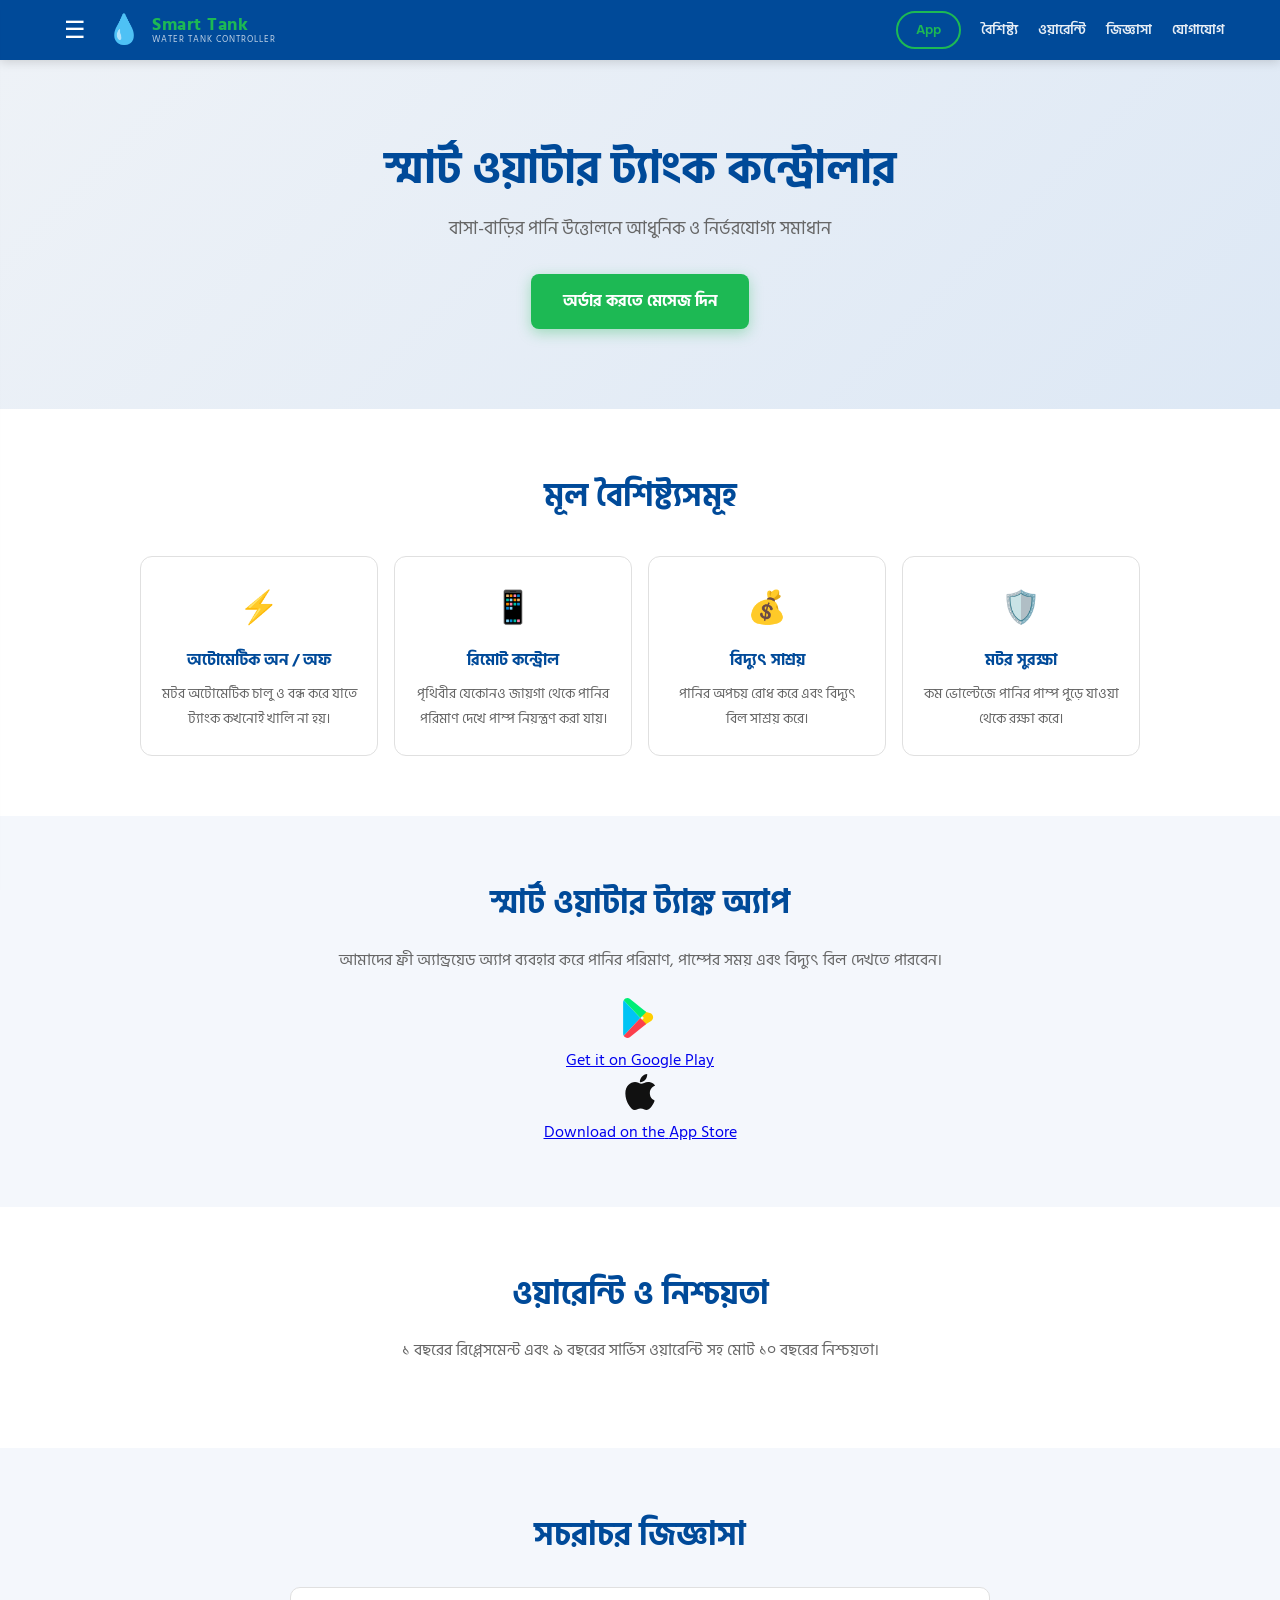
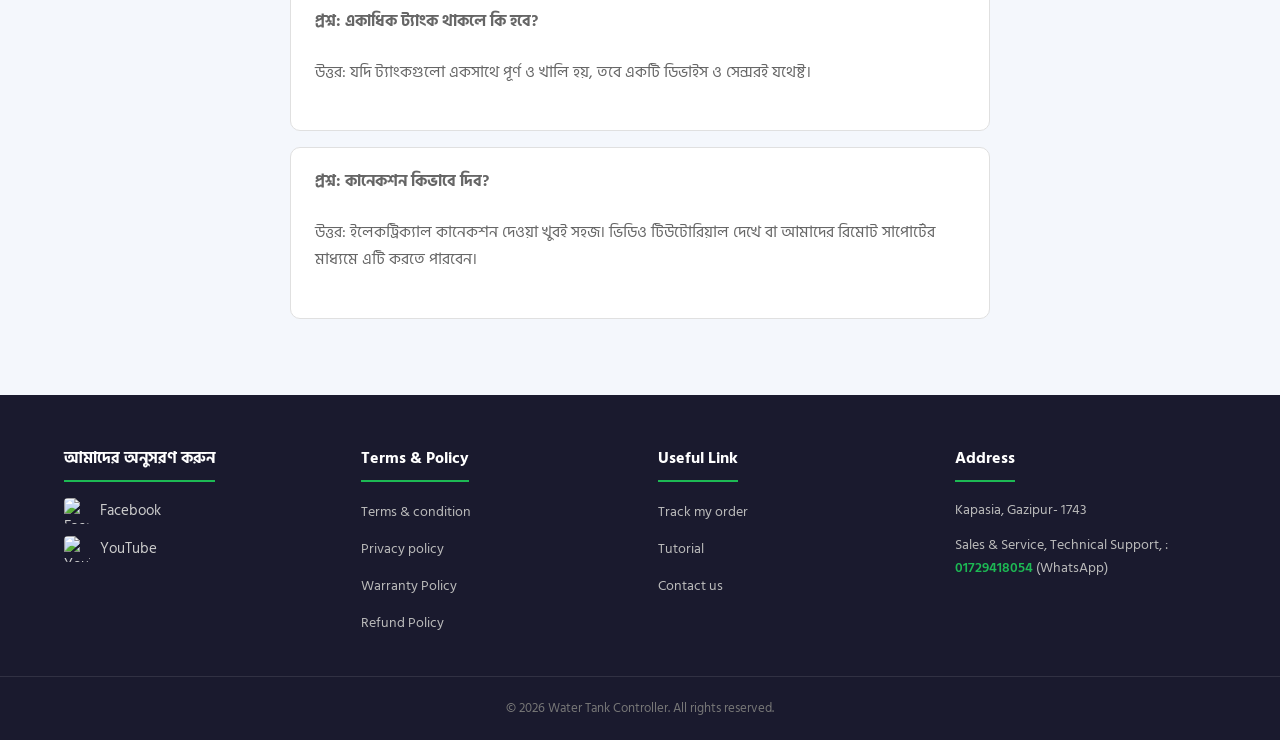
==== commit 7ae4d69e: "Update links and footer year in index.html" ====
--- a/index.html
+++ b/index.html
@@ -17,9 +17,9 @@
             <button class="sidebar-close" onclick="closeSidebar()">✕</button>
         </div>
         <nav class="sidebar-nav">
-            <a href="#" class="sidebar-item active">Item 1</a>
-            <a href="#" class="sidebar-item">Item 2</a>
-            <a href="#" class="sidebar-item">Item 3</a>
+            <a href="#" class="sidebar-item active">Order Now</a>
+            <a href="privacy_policy.html" class="sidebar-item">Privacy Policy</a>
+            <a href="#" class="sidebar-item">Contact Us</a>
         </nav>
     </aside>
 
@@ -84,7 +84,7 @@
                         <div class="card-icon">🛡️</div>
                         <h3>মটর সুরক্ষা</h3>
                         <p>কম ভোল্টেজে পানির পাম্প পুড়ে যাওয়া থেকে রক্ষা করে।</p>
-                    </div>
+                </div>
                 </div>
             </div>
         </section>
@@ -94,17 +94,36 @@
             <div class="section-inner">
                 <h2>স্মার্ট ওয়াটার ট্যাঙ্ক অ্যাপ</h2>
                 <p>আমাদের ফ্রী অ্যান্ড্রয়েড অ্যাপ ব্যবহার করে পানির পরিমাণ, পাম্পের সময় এবং বিদ্যুৎ বিল দেখতে পারবেন।</p>
-                <div class="social-links">
-                    <a href="#" class="social-link facebook">
-                        <img src="https://upload.wikimedia.org/wikipedia/commons/thumb/b/b9/2023_Facebook_icon.svg/100px-2023_Facebook_icon.svg.png" alt="Facebook" />
-                        <span>Facebook</span>
-                    </a>
-                    <a href="#" class="social-link youtube">
-                        <img src="https://upload.wikimedia.org/wikipedia/commons/thumb/0/09/YouTube_full-color_icon_%282017%29.svg/100px-YouTube_full-color_icon_%282017%29.svg.png" alt="YouTube" />
-                        <span>YouTube</span>
-                    </a>
-                </div>
-            </div>
+                <div class="store-links">
+                <!-- Google Play লিংক এখানে দিন -->
+                <a href="https://play.google.com/store/apps/details?id=YOUR_APP_ID" target="_blank" class="store-card">
+               <div class="store-card-logo">
+               <svg width="40" height="40" viewBox="0 0 512 512" xmlns="http://www.w3.org/2000/svg">
+                <path d="M48 28.9L260.4 256 48 483.1C43 474.4 40 464.3 40 453.4V58.6c0-10.9 3-21 8-29.7z" fill="#00C4F4"/>
+                <path d="M336 180.5L90.7 28.9 305.5 256 90.7 483.1 336 331.5l57.4-33.1c18.7-10.8 30.4-30.8 30.4-52.4s-11.7-41.6-30.4-52.4L336 180.5z" fill="#FFCE00"/>
+                <path d="M48 28.9C57.4 12.3 75.5 1.4 96 1.4c10.5 0 20.4 3 28.8 8.1L336 180.5 260.4 256 48 28.9z" fill="#00EE76"/>
+                <path d="M124.8 502.5C116.4 507.6 106.5 510.6 96 510.6c-20.5 0-38.6-10.9-48-27.5L260.4 256l75.6 75.5L124.8 502.5z" fill="#FC3F4C"/>
+               </svg>
+               </div>
+               <div class="store-card-text">
+               <span class="store-card-sub">Get it on</span>
+               <span class="store-card-name">Google Play</span>
+                </div>
+                </a>
+                <!-- App Store লিংক এখানে দিন -->
+                <a href="https://apps.apple.com/app/idYOUR_APP_ID" target="_blank" class="store-card">
+                <div class="store-card-logo apple-logo">
+                <svg width="36" height="36" viewBox="0 0 814 1000" xmlns="http://www.w3.org/2000/svg">
+                <path d="M788.1 340.9c-5.8 4.5-108.2 62.2-108.2 190.5 0 148.4 130.3 200.9 134.2 202.2-.6 3.2-20.7 71.9-68.7 141.9-42.8 61.6-87.5 123.1-155.5 123.1s-85.5-39.5-164-39.5c-76 0-103.7 40.8-165.9 40.8s-105-57.8-155.5-127.4C46 790.7 0 663 0 541.8c0-207.8 135.4-317.9 269-317.9 70.6 0 129.5 46.4 173.1 46.4 42.8 0 109.8-49.1 188.3-49.1 30.2.1 133.4 2.9 198.3 99.7zm-234-181.5c31.1-36.9 53.1-88.1 53.1-139.3 0-7.1-.6-14.3-1.9-20.1-50.6 1.9-110.8 33.7-147.1 75.8-28.5 32.4-55.1 83.6-55.1 135.5 0 7.8 1.3 15.6 1.9 18.1 3.2.6 8.4 1.3 13.6 1.3 45.4 0 102.5-30.4 135.5-71.3z" fill="#111"/>
+                </svg>
+                </div>
+                <div class="store-card-text">
+                <span class="store-card-sub">Download on the</span>
+                <span class="store-card-name">App Store</span>
+                </div>
+                </a>
+              </div>
+          </div>
         </section>
 
         <!-- Warranty -->
@@ -140,27 +159,30 @@
 
             <!-- Social -->
             <div class="footer-col">
-                <h4>আমাদের অনুসরণ করুন</h4>
-                <div class="footer-social">
-                    <a href="#" class="footer-social-link">
-                        <img src="https://upload.wikimedia.org/wikipedia/commons/thumb/b/b9/2023_Facebook_icon.svg/100px-2023_Facebook_icon.svg.png" alt="Facebook" />
-                        Facebook
-                    </a>
-                    <a href="#" class="footer-social-link">
-                        <img src="https://upload.wikimedia.org/wikipedia/commons/thumb/0/09/YouTube_full-color_icon_%282017%29.svg/100px-YouTube_full-color_icon_%282017%29.svg.png" alt="YouTube" />
-                        YouTube
-                    </a>
-                </div>
-            </div>
+     <h4>আমাদের অনুসরণ করুন</h4>
+    <div class="footer-social">
+        <a href="https://www.facebook.com/profile.php?id=61573326503842" target="_blank" class="footer-social-link">
+            <img src="https://cdn-icons-png.flaticon.com/128/733/733547.png" alt="Facebook" width="24" height="24" />
+            Facebook
+        </a>
+        
+        <a href="https://youtube.com/@tubelitebd" target="_blank" class="footer-social-link">
+            <img src="https://cdn-icons-png.flaticon.com/128/1384/1384060.png" alt="YouTube" width="24" height="24" />
+            YouTube
+        </a>
+    </div>
+</div>
+
+
 
             <!-- Terms & Policy -->
             <div class="footer-col">
                 <h4>Terms &amp; Policy</h4>
                 <ul class="footer-links">
-                    <li><a href="#">Terms &amp; condition</a></li>
-                    <li><a href="#">Privacy policy</a></li>
-                    <li><a href="#">Warranty Policy</a></li>
-                    <li><a href="#">Refund Policy</a></li>
+                    <li><a href="terms_condition.html">Terms &amp; condition</a></li>
+                    <li><a href="privacy_policy.html">Privacy policy</a></li>
+                    <li><a href="warranty_policy.html">Warranty Policy</a></li>
+                    <li><a href="refund_policy.html">Refund Policy</a></li>
                 </ul>
             </div>
 
@@ -190,7 +212,7 @@
 
         </div>
         <div class="footer-bottom">
-            <p>&copy; 2024 Water Tank Controller. All rights reserved.</p>
+            <p>&copy; 2026 Water Tank Controller. All rights reserved.</p>
         </div>
     </footer>
 
